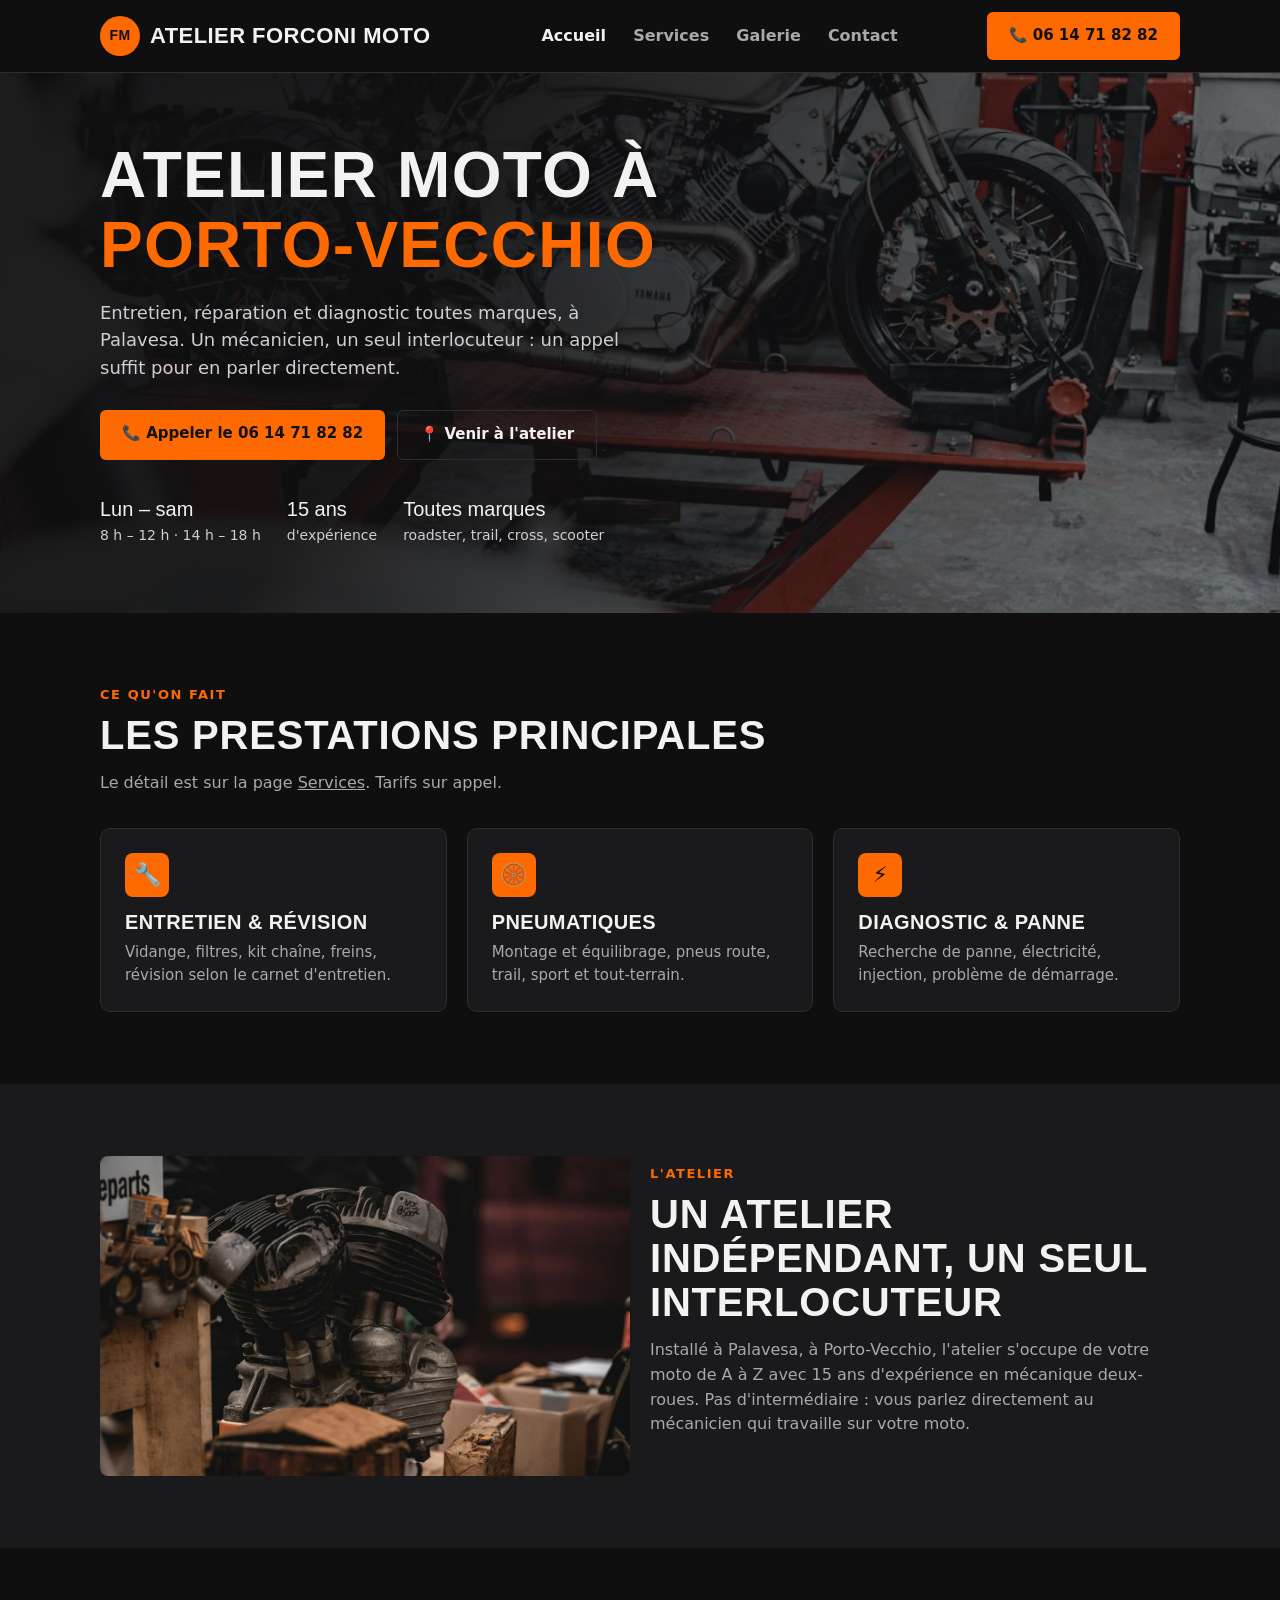
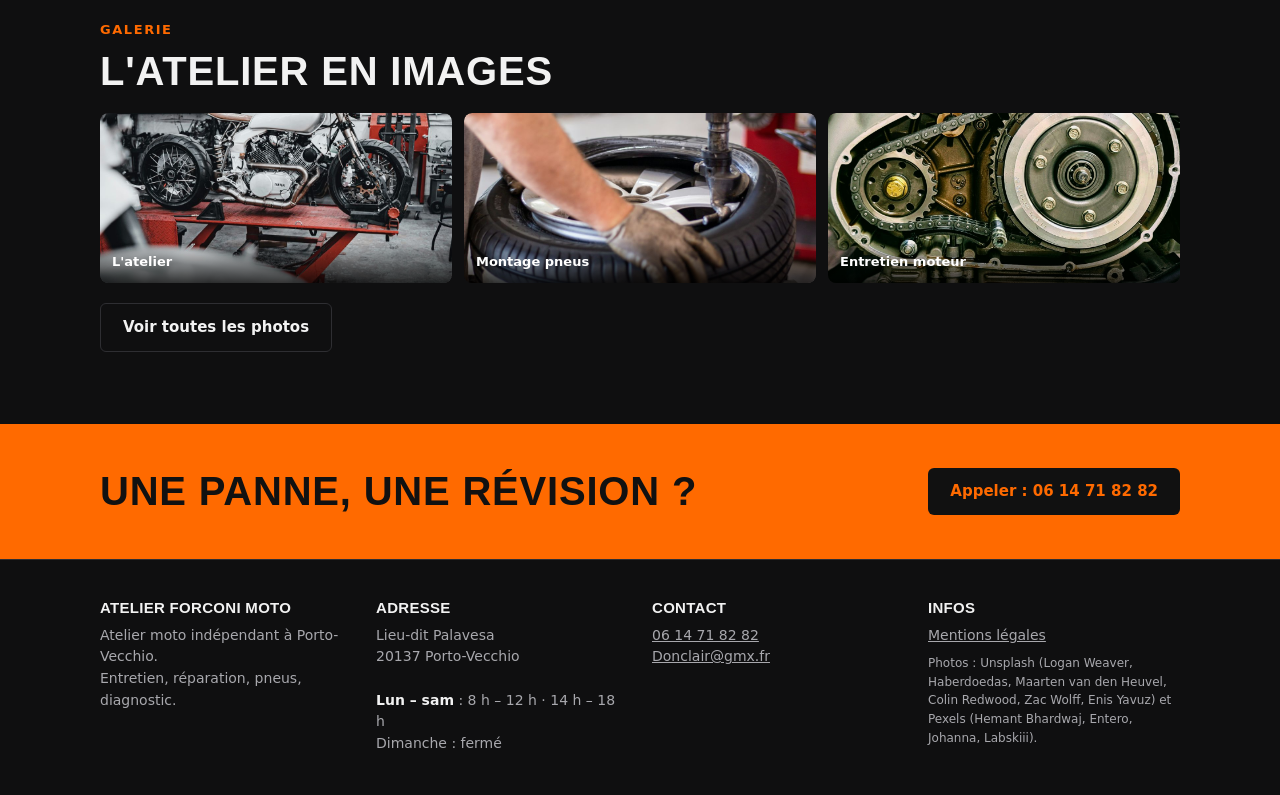
==== index.html @ df5a77cf "Site vitrine Atelier Forconi Moto Pages accueil, services, galerie, contact, mentions légales ; SEO " ====
<!DOCTYPE html>
<html lang="fr">
<head>
<meta charset="utf-8">
<meta name="viewport" content="width=device-width, initial-scale=1">
<title>Atelier Forconi Moto – Atelier moto à Porto-Vecchio (Palavesa)</title>
<meta name="description" content="Atelier Forconi Moto, atelier moto à Porto-Vecchio (Palavesa) : entretien, réparation, pneus et diagnostic toutes marques. 15 ans d'expérience. Appelez le 06 14 71 82 82.">
<link rel="canonical" href="https://atelierforconimoto.fr/">
<meta property="og:type" content="website">
<meta property="og:title" content="Atelier Forconi Moto – Atelier moto à Porto-Vecchio (Palavesa)">
<meta property="og:description" content="Atelier Forconi Moto, atelier moto à Porto-Vecchio (Palavesa) : entretien, réparation, pneus et diagnostic toutes marques. 15 ans d'expérience. Appelez le 06 14 71 82 82.">
<meta property="og:url" content="https://atelierforconimoto.fr/">
<meta property="og:image" content="https://atelierforconimoto.fr/assets/photos/moto-garage.jpg">
<meta property="og:locale" content="fr_FR">
<meta name="theme-color" content="#0f0f10">
<link rel="icon" href="/favicon.svg" type="image/svg+xml">
<link rel="preload" href="/assets/fonts/oswald-latin-700-normal.woff2" as="font" type="font/woff2" crossorigin>
<link rel="stylesheet" href="/assets/style.css">
<script type="application/ld+json">
{
 "@context": "https://schema.org",
 "@type": "MotorcycleRepair",
 "name": "Atelier Forconi Moto",
 "url": "https://atelierforconimoto.fr/",
 "image": "https://atelierforconimoto.fr/assets/photos/moto-garage.jpg",
 "telephone": "+33614718282",
 "email": "Donclair@gmx.fr",
 "address": {
  "@type": "PostalAddress",
  "streetAddress": "Palavesa",
  "postalCode": "20137",
  "addressLocality": "Porto-Vecchio",
  "addressRegion": "Corse",
  "addressCountry": "FR"
 },
 "geo": {
  "@type": "GeoCoordinates",
  "latitude": 41.62626,
  "longitude": 9.24899
 },
 "hasMap": "https://www.google.com/maps/search/?api=1&query=41.62626,9.24899",
 "openingHoursSpecification": [
  {
   "@type": "OpeningHoursSpecification",
   "dayOfWeek": [
    "Monday",
    "Tuesday",
    "Wednesday",
    "Thursday",
    "Friday",
    "Saturday"
   ],
   "opens": "08:00",
   "closes": "12:00"
  },
  {
   "@type": "OpeningHoursSpecification",
   "dayOfWeek": [
    "Monday",
    "Tuesday",
    "Wednesday",
    "Thursday",
    "Friday",
    "Saturday"
   ],
   "opens": "14:00",
   "closes": "18:00"
  }
 ],
 "areaServed": "Porto-Vecchio"
}
</script>
</head>
<body>
<a class="skip" href="#contenu">Aller au contenu</a>
<header class="site"><div class="wrap">
  <a class="brand" href="/"><span class="logo" aria-hidden="true">FM</span>Atelier Forconi Moto</a>
  <nav aria-label="Navigation principale">
      <a href="/" aria-current="page">Accueil</a>
      <a href="/services/">Services</a>
      <a href="/galerie/">Galerie</a>
      <a href="/contact/">Contact</a>
  </nav>
  <a class="btn hide-sm" href="tel:+33614718282">📞 06 14 71 82 82</a>
</div></header>
<main id="contenu">
<div class="hero">
  <img class="ph-img" src="/assets/photos/moto-garage.jpg" alt="Moto sur le pont élévateur dans l'atelier" decoding="async">
  <div class="wrap">
    <h1>Atelier moto à <span>Porto-Vecchio</span></h1>
    <p>Entretien, réparation et diagnostic toutes marques, à Palavesa. Un mécanicien, un seul interlocuteur : un appel suffit pour en parler directement.</p>
    <div class="ctas"><a class="btn" href="tel:+33614718282">📞 Appeler le 06 14 71 82 82</a><a class="btn ghost" href="/contact/">📍 Venir à l'atelier</a></div>
    <div class="badges">
      <div><b>Lun – sam</b>8 h – 12 h · 14 h – 18 h</div>
      <div><b>15 ans</b>d'expérience</div>
      <div><b>Toutes marques</b>roadster, trail, cross, scooter</div>
    </div>
  </div>
</div>

<section><div class="wrap">
  <p class="kicker">Ce qu'on fait</p>
  <h2>Les prestations principales</h2>
  <p class="lead">Le détail est sur la page <a href="/services/">Services</a>. Tarifs sur appel.</p>
  <div class="grid g3">
    <div class="card"><div class="ico" aria-hidden="true">🔧</div><h3>Entretien &amp; révision</h3><p>Vidange, filtres, kit chaîne, freins, révision selon le carnet d'entretien.</p></div>
    <div class="card"><div class="ico" aria-hidden="true">🛞</div><h3>Pneumatiques</h3><p>Montage et équilibrage, pneus route, trail, sport et tout-terrain.</p></div>
    <div class="card"><div class="ico" aria-hidden="true">⚡</div><h3>Diagnostic &amp; panne</h3><p>Recherche de panne, électricité, injection, problème de démarrage.</p></div>
  </div>
</div></section>

<section class="alt"><div class="wrap grid g2 center">
  <div class="frame"><img class="ph-img" src="/assets/photos/moteur-vintage.jpg" alt="Mécanicien inspectant un moteur de moto" loading="lazy" decoding="async"></div>
  <div>
    <p class="kicker">L'atelier</p>
    <h2>Un atelier indépendant, un seul interlocuteur</h2>
    <p class="lead">Installé à Palavesa, à Porto-Vecchio, l'atelier s'occupe de votre moto de A à Z avec 15 ans d'expérience en mécanique deux-roues. Pas d'intermédiaire : vous parlez directement au mécanicien qui travaille sur votre moto.</p>
  </div>
</div></section>

<section><div class="wrap">
  <p class="kicker">Galerie</p>
  <h2>L'atelier en images</h2>
  <div class="gal gal-teaser">
    <figure><a href="/galerie/"><img class="ph-img" src="/assets/photos/moto-garage.jpg" alt="L'atelier" loading="lazy" decoding="async"></a><figcaption>L'atelier</figcaption></figure>
    <figure><a href="/galerie/"><img class="ph-img" src="/assets/photos/montage-pneu.jpg" alt="Montage d'un pneu sur machine" loading="lazy" decoding="async"></a><figcaption>Montage pneus</figcaption></figure>
    <figure><a href="/galerie/"><img class="ph-img" src="/assets/photos/moteur-ouvert.jpg" alt="Carter moteur ouvert pendant une vidange" loading="lazy" decoding="async"></a><figcaption>Entretien moteur</figcaption></figure>
  </div>
  <p class="mt"><a class="btn ghost" href="/galerie/">Voir toutes les photos</a></p>
</div></section>

<div class="band"><div class="wrap"><h2>Une panne, une révision ?</h2><a class="btn" href="tel:+33614718282">Appeler : 06 14 71 82 82</a></div></div>

</main>
<footer><div class="wrap">
  <div><h2 class="h4">Atelier Forconi Moto</h2>Atelier moto indépendant à Porto-Vecchio.<br>Entretien, réparation, pneus, diagnostic.</div>
  <div><h2 class="h4">Adresse</h2>Lieu-dit Palavesa<br>20137 Porto-Vecchio<br><br><b>Lun – sam</b> : 8 h – 12 h · 14 h – 18 h<br>Dimanche : fermé</div>
  <div><h2 class="h4">Contact</h2><a href="tel:+33614718282">06 14 71 82 82</a><br><a href="mailto:Donclair@gmx.fr">Donclair@gmx.fr</a></div>
  <div><h2 class="h4">Infos</h2><a href="/mentions-legales/">Mentions légales</a>
    <p class="credits">Photos : Unsplash (Logan Weaver, Haberdoedas, Maarten van den Heuvel, Colin Redwood, Zac Wolff, Enis Yavuz) et Pexels (Hemant Bhardwaj, Entero, Johanna, Labskiii).</p></div>
</div></footer>
</body>
</html>
---- assets/style.css ----
@font-face{font-family:Oswald;font-weight:500;font-display:swap;src:url(/assets/fonts/oswald-latin-500-normal.woff2) format("woff2")}
@font-face{font-family:Oswald;font-weight:700;font-display:swap;src:url(/assets/fonts/oswald-latin-700-normal.woff2) format("woff2")}
@font-face{font-family:Inter;font-weight:400;font-display:swap;src:url(/assets/fonts/inter-latin-400-normal.woff2) format("woff2")}
@font-face{font-family:Inter;font-weight:600;font-display:swap;src:url(/assets/fonts/inter-latin-600-normal.woff2) format("woff2")}

:root{--bg:#0f0f10;--surface:#1a1a1c;--surface2:#242427;--text:#f2f2f2;--muted:#a8a8ad;--accent:#ff6a00;--accent-ink:#111;--line:#2e2e32}
*{box-sizing:border-box;margin:0;padding:0}
html{scroll-behavior:smooth}
body{font-family:Inter,system-ui,-apple-system,"Segoe UI",sans-serif;background:var(--bg);color:var(--text);line-height:1.55;-webkit-text-size-adjust:100%}
a{color:inherit}
img{max-width:100%}
h1,h2,h3,.h1,.h3,.h4,.brand{font-family:Oswald,"Arial Narrow",Impact,sans-serif;text-transform:uppercase;letter-spacing:.02em;line-height:1.1;font-weight:700}
h2{font-size:clamp(28px,4vw,40px);margin-bottom:14px}
h3,.h3{font-size:20px;margin-bottom:8px}
.h1{font-size:clamp(32px,5vw,52px);margin-bottom:14px}
.h4{font-size:15px;color:var(--text);margin-bottom:8px}
.wrap{max-width:1120px;margin:0 auto;padding:0 20px}
.narrow{max-width:760px}
.center-t{text-align:center}
.mt{margin-top:20px}
.small{color:var(--muted);font-size:13px;margin-top:8px}
.skip{position:absolute;left:-999px;top:0;background:var(--accent);color:var(--accent-ink);padding:8px 12px;z-index:200}
.skip:focus{left:8px}
:focus-visible{outline:3px solid var(--accent);outline-offset:2px}

header.site{border-bottom:1px solid var(--line);background:var(--bg);position:sticky;top:0;z-index:50}
header.site .wrap{display:flex;align-items:center;justify-content:space-between;height:72px;gap:16px}
.brand{font-size:22px;display:flex;align-items:center;gap:10px;text-decoration:none;white-space:nowrap}
.brand .logo{width:40px;height:40px;border-radius:50%;background:var(--accent);display:grid;place-items:center;color:var(--accent-ink);font-size:14px;flex:none}
nav a{text-decoration:none;margin-left:22px;font-weight:600;color:var(--muted)}
nav a[aria-current],nav a:hover{color:var(--text)}
.btn{display:inline-block;background:var(--accent);color:var(--accent-ink);padding:12px 22px;border-radius:6px;font-weight:600;text-decoration:none;border:0;cursor:pointer;font-size:15px}
.btn.ghost{background:transparent;color:var(--text);border:1px solid var(--line)}
.btn.big{font-size:20px;padding:16px 30px}
@media(max-width:860px){
  header.site{position:static}
  header.site .wrap{height:auto;padding-top:12px;padding-bottom:12px;flex-wrap:wrap}
  .brand{font-size:19px}
  nav{width:100%}
  nav a{margin:0 16px 0 0;font-size:15px}
  .hide-sm{display:none}
}

.ph-img{width:100%;height:100%;object-fit:cover;display:block;border-radius:8px}
.hero{position:relative;min-height:540px;display:flex;align-items:center;overflow:hidden}
.hero .ph-img{position:absolute;inset:0;border-radius:0}
.hero::after{content:"";position:absolute;inset:0;background:linear-gradient(120deg,rgba(15,15,16,.93) 35%,rgba(15,15,16,.4))}
.hero .wrap{position:relative;z-index:2;width:100%;padding-top:56px;padding-bottom:56px}
.hero h1{font-size:clamp(36px,6vw,64px);max-width:640px}
.hero h1 span{color:var(--accent)}
.hero p{max-width:540px;color:#cfcfd3;margin:18px 0 28px;font-size:18px}
.ctas,.row-btns{display:flex;gap:12px;flex-wrap:wrap}
.row-btns{margin-top:14px}
.badges{display:flex;gap:26px;margin-top:34px;flex-wrap:wrap;font-size:14px;color:#cfcfd3}
.badges b{color:var(--text);font-size:20px;display:block;font-family:Oswald,sans-serif;font-weight:500}

section{padding:72px 0}
section.alt{background:var(--surface)}
.kicker{color:var(--accent);font-weight:600;font-size:13px;letter-spacing:.12em;text-transform:uppercase;margin-bottom:8px}
.lead{color:var(--muted);max-width:640px;margin-bottom:32px}
.center-t .lead{margin-left:auto;margin-right:auto}
.grid{display:grid;gap:20px}
.g3{grid-template-columns:repeat(auto-fit,minmax(240px,1fr))}
.g2{grid-template-columns:repeat(auto-fit,minmax(300px,1fr))}
.grid.center{align-items:center}
.frame{height:320px}
.card{background:var(--surface);border:1px solid var(--line);border-radius:10px;padding:24px}
section.alt .card{background:var(--bg)}
.card .ico{width:44px;height:44px;border-radius:8px;background:var(--accent);color:var(--accent-ink);display:grid;place-items:center;font-size:22px;margin-bottom:14px}
.card p{color:var(--muted);font-size:15px}
.band{background:var(--accent);color:var(--accent-ink);padding:44px 0}
.band .wrap{display:flex;justify-content:space-between;align-items:center;gap:20px;flex-wrap:wrap}
.band h2{margin:0}
.band .btn{background:var(--accent-ink);color:var(--accent)}

.svc{display:grid;grid-template-columns:220px 1fr;gap:24px;align-items:start;padding:26px 0;border-bottom:1px solid var(--line)}
.svc .ph-img{height:150px}
.svc p{color:var(--muted)}
.svc ul{margin:10px 0 0 18px;color:var(--muted);font-size:15px}
@media(max-width:640px){.svc{grid-template-columns:1fr}}

.gal{display:grid;grid-template-columns:repeat(3,1fr);grid-auto-rows:230px;gap:12px}
.gal-teaser{grid-auto-rows:170px;margin-top:20px}
.gal figure{position:relative;margin:0;border-radius:8px;overflow:hidden}
.gal figure a,.gal .zoom{display:block;width:100%;height:100%;border:0;padding:0;background:none;cursor:zoom-in}
.gal figure .ph-img{transition:transform .3s}
.gal figure:hover .ph-img{transform:scale(1.04)}
.gal figcaption{position:absolute;left:0;right:0;bottom:0;padding:10px 12px;font-size:13px;font-weight:600;background:linear-gradient(transparent,rgba(0,0,0,.78));color:#fff;pointer-events:none}
.gal .big{grid-column:span 2;grid-row:span 2}
.gal .wide{grid-column:span 2}
@media(max-width:760px){.gal{grid-template-columns:repeat(2,1fr);grid-auto-rows:150px}.gal .wide{grid-column:auto}.gal-teaser figure:last-child{display:none}}
.lb{position:fixed;inset:0;background:rgba(0,0,0,.92);display:flex;align-items:center;justify-content:center;z-index:100;padding:20px}
.lb[hidden]{display:none}
.lb-in{width:min(1000px,100%)}
.lb img{width:100%;max-height:78vh;object-fit:contain;display:block}
.lb p{color:#fff;text-align:center;margin-top:12px}
.lb button{position:absolute;background:rgba(255,255,255,.15);color:#fff;border:0;border-radius:50%;width:48px;height:48px;font-size:22px;cursor:pointer}
.lb .x{top:16px;right:16px}.lb .prev{left:12px;top:50%}.lb .next{right:12px;top:50%}

.map{height:380px;border-radius:10px;overflow:hidden;border:1px solid var(--line);background:var(--surface2)}
.map iframe{width:100%;height:100%;border:0;display:block}
dl.info{display:grid;grid-template-columns:110px 1fr;gap:10px 14px;font-size:15px}
dl.info dt{color:var(--muted)}
.hours th,.hours td{padding:5px 0;font-size:15px;text-align:left}
.hours th{color:var(--muted);font-weight:400;padding-right:24px}
.legal h2{margin-top:28px}
.legal p{color:var(--muted)}

footer{border-top:1px solid var(--line);padding:40px 0;color:var(--muted);font-size:14px}
footer .wrap{display:grid;grid-template-columns:repeat(auto-fit,minmax(200px,1fr));gap:24px}
footer b{color:var(--text)}
footer a{color:var(--muted)}
.credits{font-size:12px;margin-top:8px}
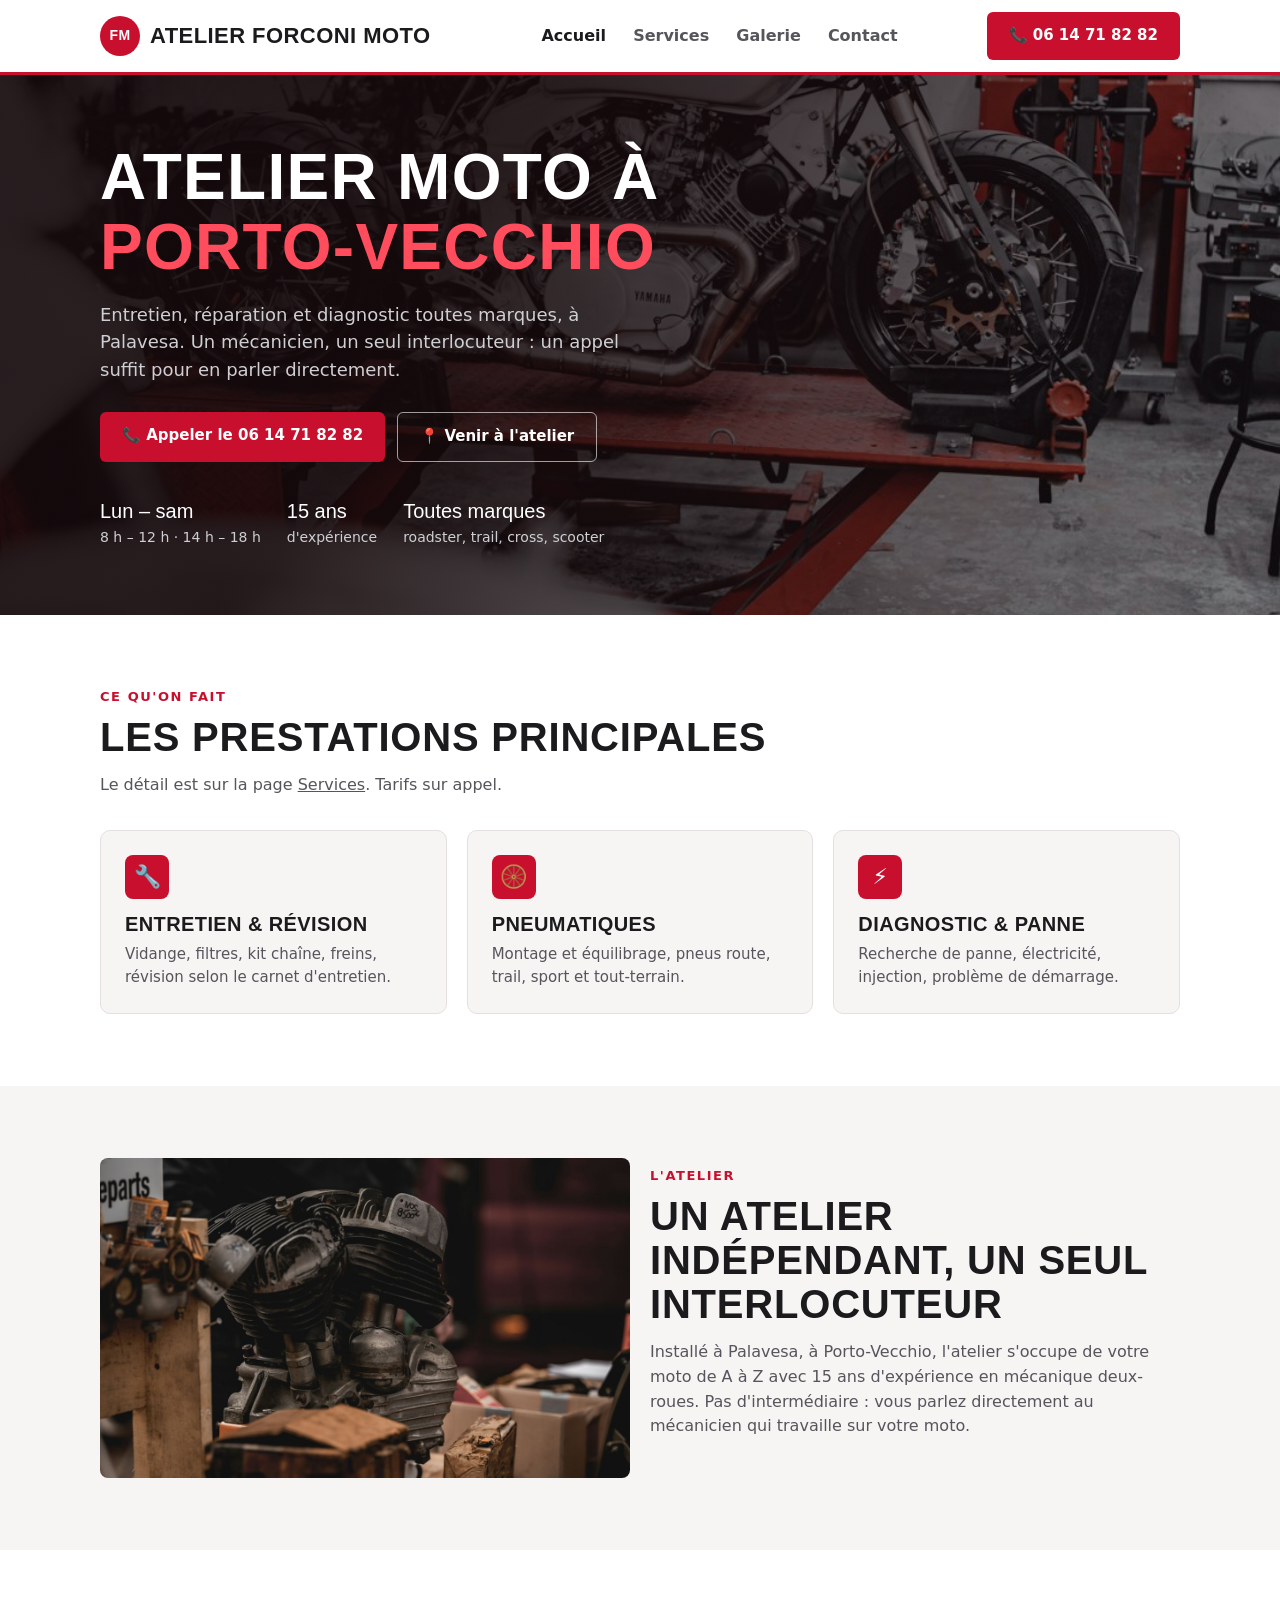
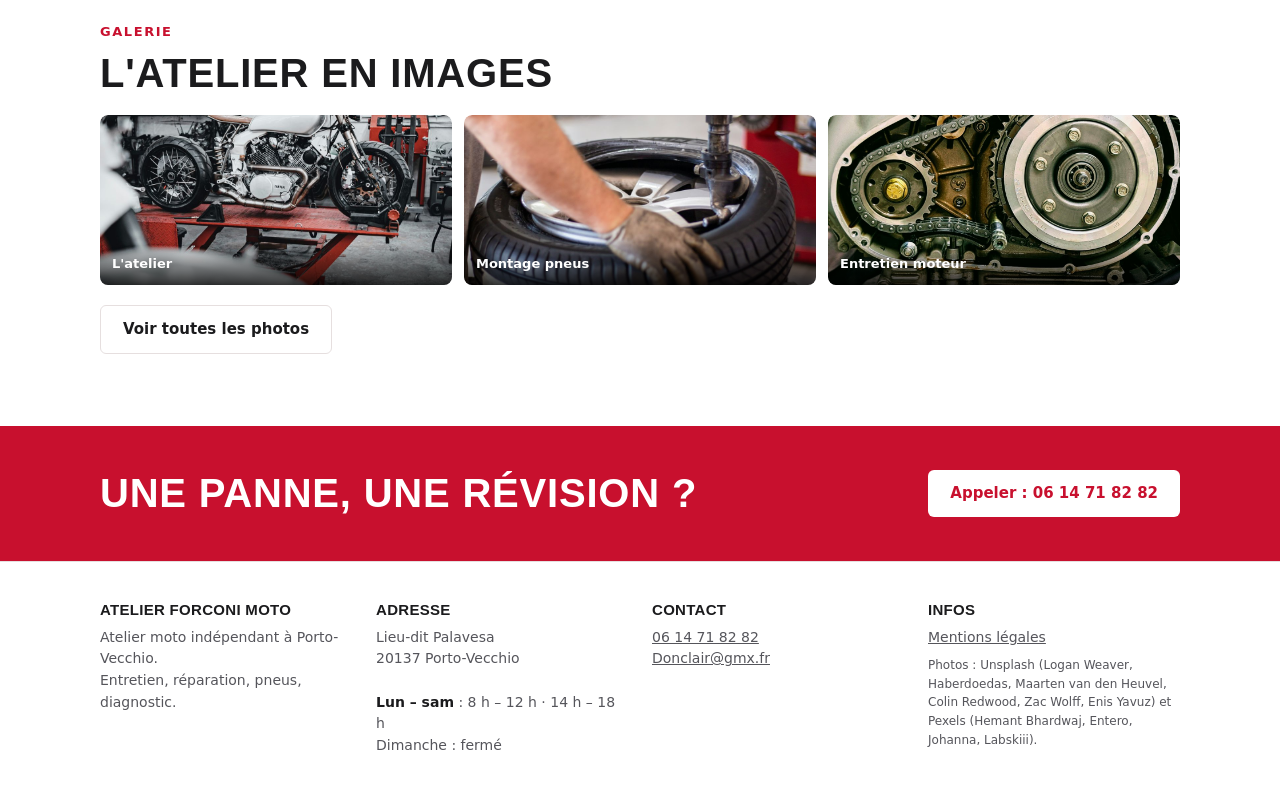
==== commit 9a43161c: "Thème rouge et blanc par défaut Co-Authored-By: Claude Opus 5.5 <noreply@anthropic.com> Claude-Sessi" ====
--- a/index.html
+++ b/index.html
@@ -12,7 +12,7 @@
 <meta property="og:url" content="https://atelierforconimoto.fr/">
 <meta property="og:image" content="https://atelierforconimoto.fr/assets/photos/moto-garage.jpg">
 <meta property="og:locale" content="fr_FR">
-<meta name="theme-color" content="#0f0f10">
+<meta name="theme-color" content="#c8102e">
 <link rel="icon" href="/favicon.svg" type="image/svg+xml">
 <link rel="preload" href="/assets/fonts/oswald-latin-700-normal.woff2" as="font" type="font/woff2" crossorigin>
 <link rel="stylesheet" href="/assets/style.css">
--- a/assets/style.css
+++ b/assets/style.css
@@ -3,7 +3,7 @@
 @font-face{font-family:Inter;font-weight:400;font-display:swap;src:url(/assets/fonts/inter-latin-400-normal.woff2) format("woff2")}
 @font-face{font-family:Inter;font-weight:600;font-display:swap;src:url(/assets/fonts/inter-latin-600-normal.woff2) format("woff2")}
 
-:root{--bg:#0f0f10;--surface:#1a1a1c;--surface2:#242427;--text:#f2f2f2;--muted:#a8a8ad;--accent:#ff6a00;--accent-ink:#111;--line:#2e2e32}
+:root{--bg:#ffffff;--surface:#f7f4f4;--surface2:#efeaea;--text:#1b1b1d;--muted:#55555b;--accent:#c8102e;--accent-ink:#ffffff;--line:#e6dfdf}
 *{box-sizing:border-box;margin:0;padding:0}
 html{scroll-behavior:smooth}
 body{font-family:Inter,system-ui,-apple-system,"Segoe UI",sans-serif;background:var(--bg);color:var(--text);line-height:1.55;-webkit-text-size-adjust:100%}
@@ -23,7 +23,7 @@
 .skip:focus{left:8px}
 :focus-visible{outline:3px solid var(--accent);outline-offset:2px}
 
-header.site{border-bottom:1px solid var(--line);background:var(--bg);position:sticky;top:0;z-index:50}
+header.site{border-bottom:3px solid var(--accent);background:var(--bg);position:sticky;top:0;z-index:50}
 header.site .wrap{display:flex;align-items:center;justify-content:space-between;height:72px;gap:16px}
 .brand{font-size:22px;display:flex;align-items:center;gap:10px;text-decoration:none;white-space:nowrap}
 .brand .logo{width:40px;height:40px;border-radius:50%;background:var(--accent);display:grid;place-items:center;color:var(--accent-ink);font-size:14px;flex:none}
@@ -44,15 +44,17 @@
 .ph-img{width:100%;height:100%;object-fit:cover;display:block;border-radius:8px}
 .hero{position:relative;min-height:540px;display:flex;align-items:center;overflow:hidden}
 .hero .ph-img{position:absolute;inset:0;border-radius:0}
-.hero::after{content:"";position:absolute;inset:0;background:linear-gradient(120deg,rgba(15,15,16,.93) 35%,rgba(15,15,16,.4))}
+.hero{color:#fff}
+.hero::after{content:"";position:absolute;inset:0;background:linear-gradient(120deg,rgba(20,8,10,.9) 35%,rgba(20,8,10,.35))}
 .hero .wrap{position:relative;z-index:2;width:100%;padding-top:56px;padding-bottom:56px}
 .hero h1{font-size:clamp(36px,6vw,64px);max-width:640px}
-.hero h1 span{color:var(--accent)}
+.hero h1 span{color:#ff4d5e}
+.hero .btn.ghost{color:#fff;border-color:rgba(255,255,255,.6)}
 .hero p{max-width:540px;color:#cfcfd3;margin:18px 0 28px;font-size:18px}
 .ctas,.row-btns{display:flex;gap:12px;flex-wrap:wrap}
 .row-btns{margin-top:14px}
 .badges{display:flex;gap:26px;margin-top:34px;flex-wrap:wrap;font-size:14px;color:#cfcfd3}
-.badges b{color:var(--text);font-size:20px;display:block;font-family:Oswald,sans-serif;font-weight:500}
+.badges b{color:#fff;font-size:20px;display:block;font-family:Oswald,sans-serif;font-weight:500}
 
 section{padding:72px 0}
 section.alt{background:var(--surface)}
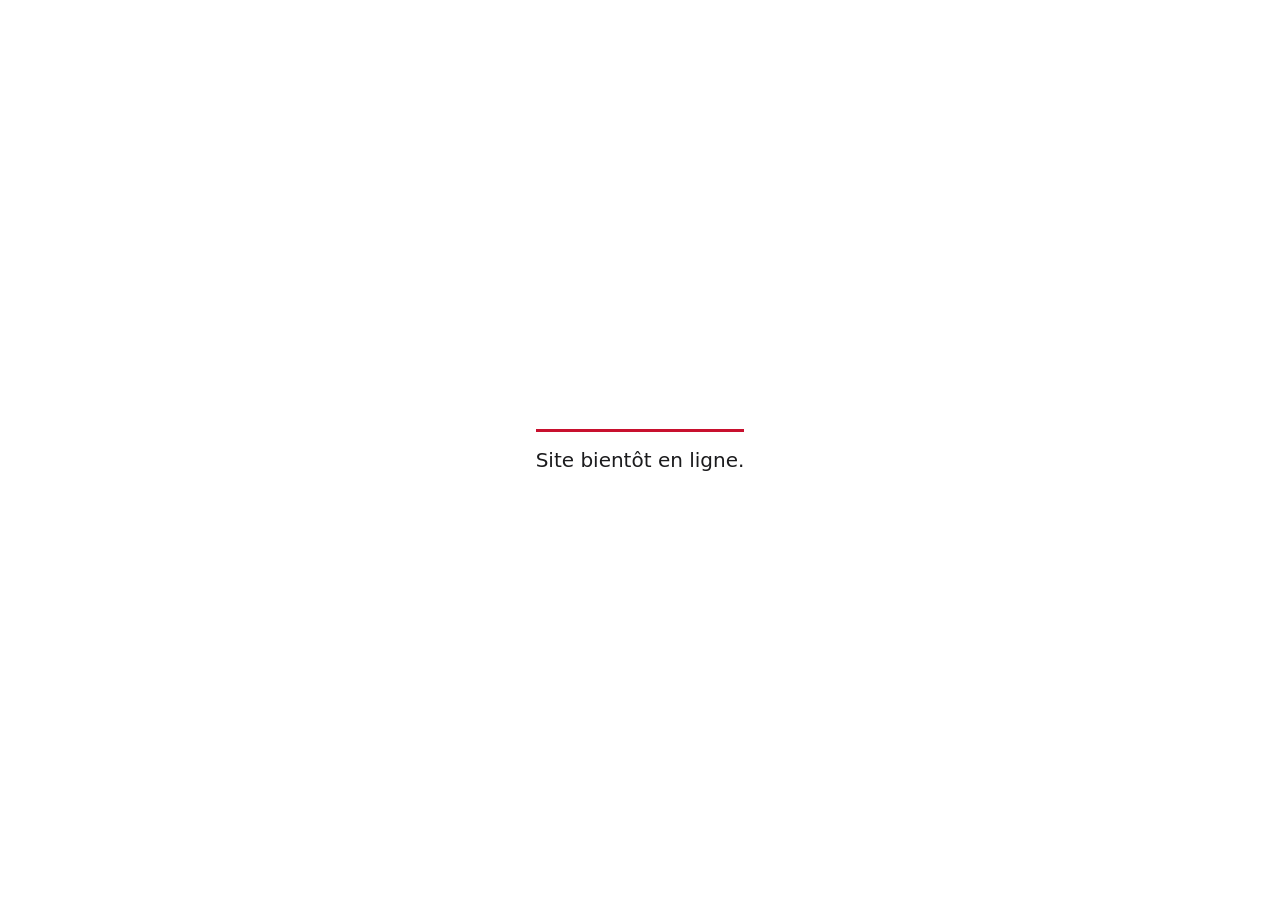
==== commit 22e510be: "Mise en pause : page d'attente en noindex (site complet sur la branche site-complet) Co-Authored-By:" ====
--- a/index.html
+++ b/index.html
@@ -1,143 +1,19 @@
-<!DOCTYPE html>
+<!doctype html>
 <html lang="fr">
 <head>
 <meta charset="utf-8">
 <meta name="viewport" content="width=device-width, initial-scale=1">
-<title>Atelier Forconi Moto – Atelier moto à Porto-Vecchio (Palavesa)</title>
-<meta name="description" content="Atelier Forconi Moto, atelier moto à Porto-Vecchio (Palavesa) : entretien, réparation, pneus et diagnostic toutes marques. 15 ans d'expérience. Appelez le 06 14 71 82 82.">
-<link rel="canonical" href="https://atelierforconimoto.fr/">
-<meta property="og:type" content="website">
-<meta property="og:title" content="Atelier Forconi Moto – Atelier moto à Porto-Vecchio (Palavesa)">
-<meta property="og:description" content="Atelier Forconi Moto, atelier moto à Porto-Vecchio (Palavesa) : entretien, réparation, pneus et diagnostic toutes marques. 15 ans d'expérience. Appelez le 06 14 71 82 82.">
-<meta property="og:url" content="https://atelierforconimoto.fr/">
-<meta property="og:image" content="https://atelierforconimoto.fr/assets/photos/moto-garage.jpg">
-<meta property="og:locale" content="fr_FR">
-<meta name="theme-color" content="#c8102e">
+<meta name="robots" content="noindex, nofollow">
+<title>Bientôt en ligne</title>
+<link rel="icon" href="/favicon.ico" sizes="48x48">
 <link rel="icon" href="/favicon.svg" type="image/svg+xml">
-<link rel="preload" href="/assets/fonts/oswald-latin-700-normal.woff2" as="font" type="font/woff2" crossorigin>
-<link rel="stylesheet" href="/assets/style.css">
-<script type="application/ld+json">
-{
- "@context": "https://schema.org",
- "@type": "MotorcycleRepair",
- "name": "Atelier Forconi Moto",
- "url": "https://atelierforconimoto.fr/",
- "image": "https://atelierforconimoto.fr/assets/photos/moto-garage.jpg",
- "telephone": "+33614718282",
- "email": "Donclair@gmx.fr",
- "address": {
-  "@type": "PostalAddress",
-  "streetAddress": "Palavesa",
-  "postalCode": "20137",
-  "addressLocality": "Porto-Vecchio",
-  "addressRegion": "Corse",
-  "addressCountry": "FR"
- },
- "geo": {
-  "@type": "GeoCoordinates",
-  "latitude": 41.62626,
-  "longitude": 9.24899
- },
- "hasMap": "https://www.google.com/maps/search/?api=1&query=41.62626,9.24899",
- "openingHoursSpecification": [
-  {
-   "@type": "OpeningHoursSpecification",
-   "dayOfWeek": [
-    "Monday",
-    "Tuesday",
-    "Wednesday",
-    "Thursday",
-    "Friday",
-    "Saturday"
-   ],
-   "opens": "08:00",
-   "closes": "12:00"
-  },
-  {
-   "@type": "OpeningHoursSpecification",
-   "dayOfWeek": [
-    "Monday",
-    "Tuesday",
-    "Wednesday",
-    "Thursday",
-    "Friday",
-    "Saturday"
-   ],
-   "opens": "14:00",
-   "closes": "18:00"
-  }
- ],
- "areaServed": "Porto-Vecchio"
-}
-</script>
+<style>
+html,body{height:100%;margin:0}
+body{display:grid;place-items:center;background:#fff;color:#1b1b1d;font-family:system-ui,-apple-system,"Segoe UI",sans-serif;text-align:center;padding:16px;box-sizing:border-box}
+p{font-size:20px;margin:0;border-top:3px solid #c8102e;padding-top:16px}
+</style>
 </head>
 <body>
-<a class="skip" href="#contenu">Aller au contenu</a>
-<header class="site"><div class="wrap">
-  <a class="brand" href="/"><span class="logo" aria-hidden="true">FM</span>Atelier Forconi Moto</a>
-  <nav aria-label="Navigation principale">
-      <a href="/" aria-current="page">Accueil</a>
-      <a href="/services/">Services</a>
-      <a href="/galerie/">Galerie</a>
-      <a href="/contact/">Contact</a>
-  </nav>
-  <a class="btn hide-sm" href="tel:+33614718282">📞 06 14 71 82 82</a>
-</div></header>
-<main id="contenu">
-<div class="hero">
-  <img class="ph-img" src="/assets/photos/moto-garage.jpg" alt="Moto sur le pont élévateur dans l'atelier" decoding="async">
-  <div class="wrap">
-    <h1>Atelier moto à <span>Porto-Vecchio</span></h1>
-    <p>Entretien, réparation et diagnostic toutes marques, à Palavesa. Un mécanicien, un seul interlocuteur : un appel suffit pour en parler directement.</p>
-    <div class="ctas"><a class="btn" href="tel:+33614718282">📞 Appeler le 06 14 71 82 82</a><a class="btn ghost" href="/contact/">📍 Venir à l'atelier</a></div>
-    <div class="badges">
-      <div><b>Lun – sam</b>8 h – 12 h · 14 h – 18 h</div>
-      <div><b>15 ans</b>d'expérience</div>
-      <div><b>Toutes marques</b>roadster, trail, cross, scooter</div>
-    </div>
-  </div>
-</div>
-
-<section><div class="wrap">
-  <p class="kicker">Ce qu'on fait</p>
-  <h2>Les prestations principales</h2>
-  <p class="lead">Le détail est sur la page <a href="/services/">Services</a>. Tarifs sur appel.</p>
-  <div class="grid g3">
-    <div class="card"><div class="ico" aria-hidden="true">🔧</div><h3>Entretien &amp; révision</h3><p>Vidange, filtres, kit chaîne, freins, révision selon le carnet d'entretien.</p></div>
-    <div class="card"><div class="ico" aria-hidden="true">🛞</div><h3>Pneumatiques</h3><p>Montage et équilibrage, pneus route, trail, sport et tout-terrain.</p></div>
-    <div class="card"><div class="ico" aria-hidden="true">⚡</div><h3>Diagnostic &amp; panne</h3><p>Recherche de panne, électricité, injection, problème de démarrage.</p></div>
-  </div>
-</div></section>
-
-<section class="alt"><div class="wrap grid g2 center">
-  <div class="frame"><img class="ph-img" src="/assets/photos/moteur-vintage.jpg" alt="Mécanicien inspectant un moteur de moto" loading="lazy" decoding="async"></div>
-  <div>
-    <p class="kicker">L'atelier</p>
-    <h2>Un atelier indépendant, un seul interlocuteur</h2>
-    <p class="lead">Installé à Palavesa, à Porto-Vecchio, l'atelier s'occupe de votre moto de A à Z avec 15 ans d'expérience en mécanique deux-roues. Pas d'intermédiaire : vous parlez directement au mécanicien qui travaille sur votre moto.</p>
-  </div>
-</div></section>
-
-<section><div class="wrap">
-  <p class="kicker">Galerie</p>
-  <h2>L'atelier en images</h2>
-  <div class="gal gal-teaser">
-    <figure><a href="/galerie/"><img class="ph-img" src="/assets/photos/moto-garage.jpg" alt="L'atelier" loading="lazy" decoding="async"></a><figcaption>L'atelier</figcaption></figure>
-    <figure><a href="/galerie/"><img class="ph-img" src="/assets/photos/montage-pneu.jpg" alt="Montage d'un pneu sur machine" loading="lazy" decoding="async"></a><figcaption>Montage pneus</figcaption></figure>
-    <figure><a href="/galerie/"><img class="ph-img" src="/assets/photos/moteur-ouvert.jpg" alt="Carter moteur ouvert pendant une vidange" loading="lazy" decoding="async"></a><figcaption>Entretien moteur</figcaption></figure>
-  </div>
-  <p class="mt"><a class="btn ghost" href="/galerie/">Voir toutes les photos</a></p>
-</div></section>
-
-<div class="band"><div class="wrap"><h2>Une panne, une révision ?</h2><a class="btn" href="tel:+33614718282">Appeler : 06 14 71 82 82</a></div></div>
-
-</main>
-<footer><div class="wrap">
-  <div><h2 class="h4">Atelier Forconi Moto</h2>Atelier moto indépendant à Porto-Vecchio.<br>Entretien, réparation, pneus, diagnostic.</div>
-  <div><h2 class="h4">Adresse</h2>Lieu-dit Palavesa<br>20137 Porto-Vecchio<br><br><b>Lun – sam</b> : 8 h – 12 h · 14 h – 18 h<br>Dimanche : fermé</div>
-  <div><h2 class="h4">Contact</h2><a href="tel:+33614718282">06 14 71 82 82</a><br><a href="mailto:Donclair@gmx.fr">Donclair@gmx.fr</a></div>
-  <div><h2 class="h4">Infos</h2><a href="/mentions-legales/">Mentions légales</a>
-    <p class="credits">Photos : Unsplash (Logan Weaver, Haberdoedas, Maarten van den Heuvel, Colin Redwood, Zac Wolff, Enis Yavuz) et Pexels (Hemant Bhardwaj, Entero, Johanna, Labskiii).</p></div>
-</div></footer>
+<p>Site bientôt en ligne.</p>
 </body>
 </html>
